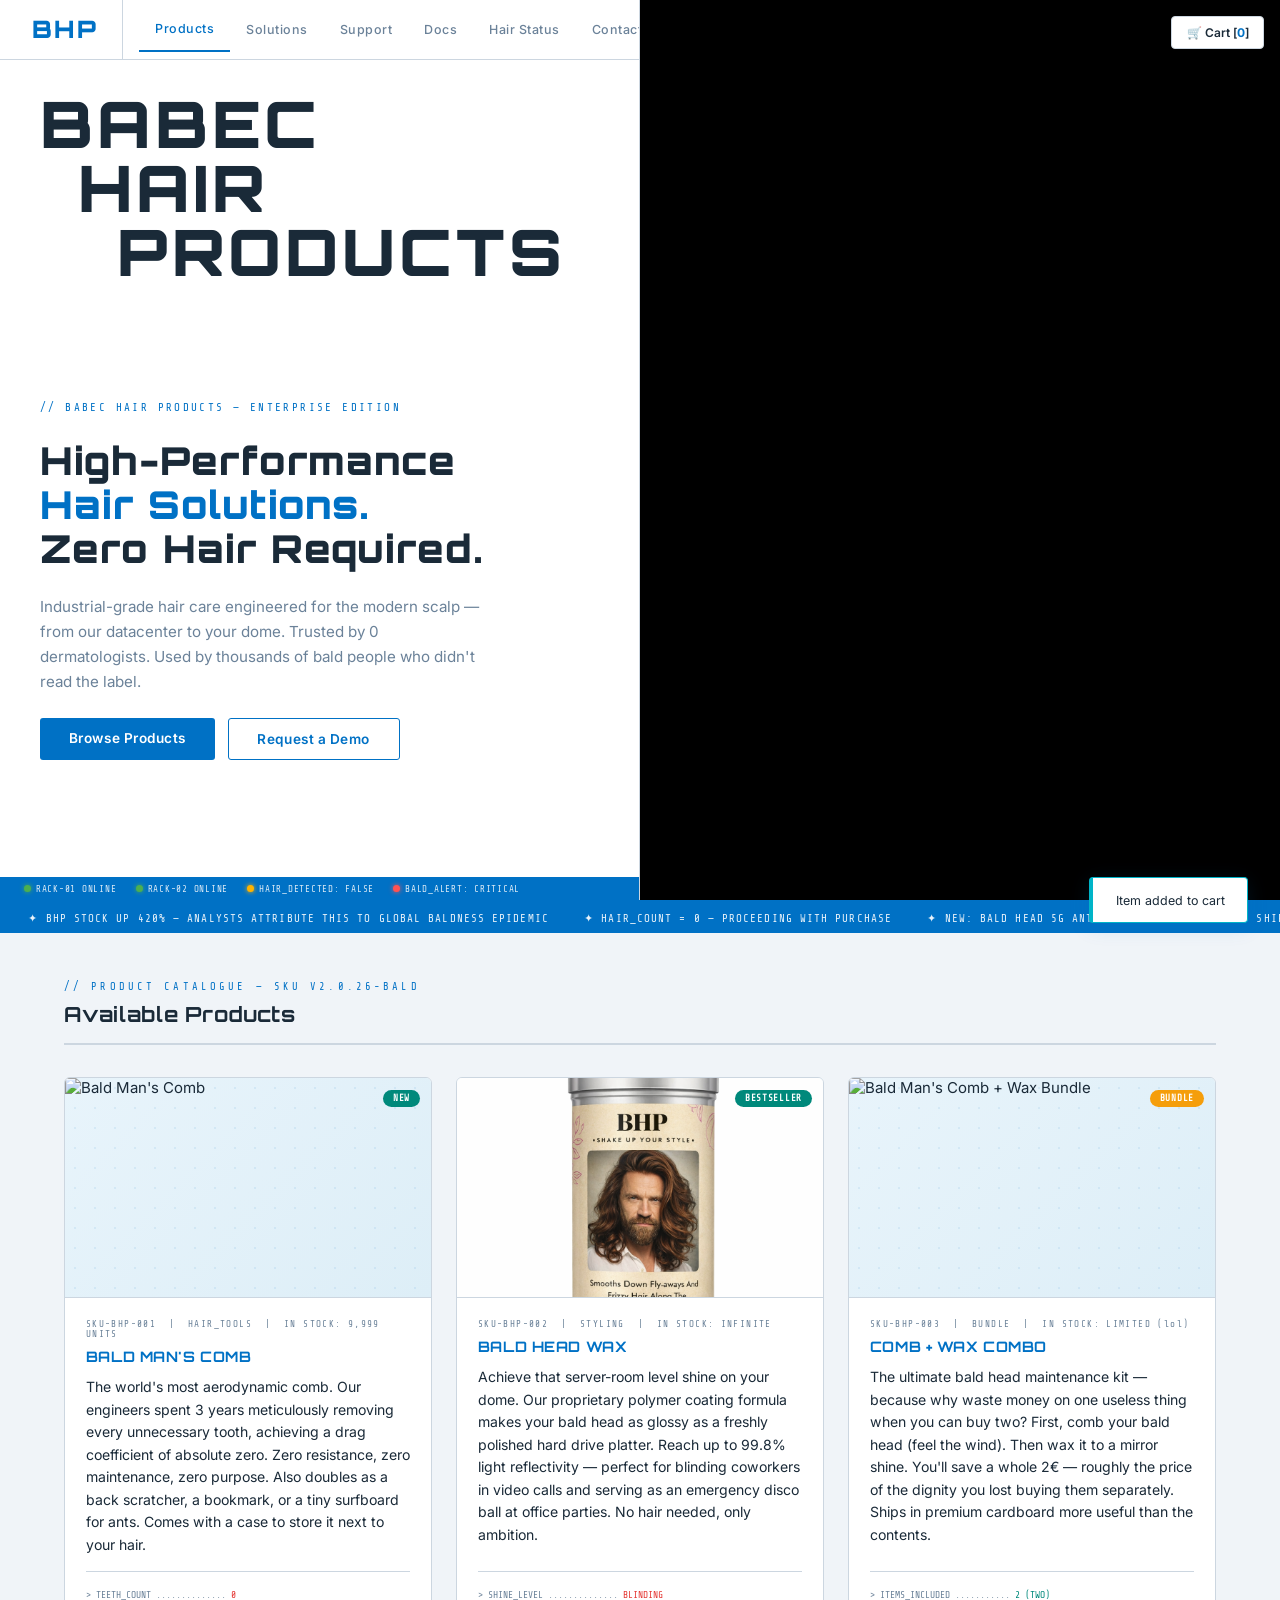
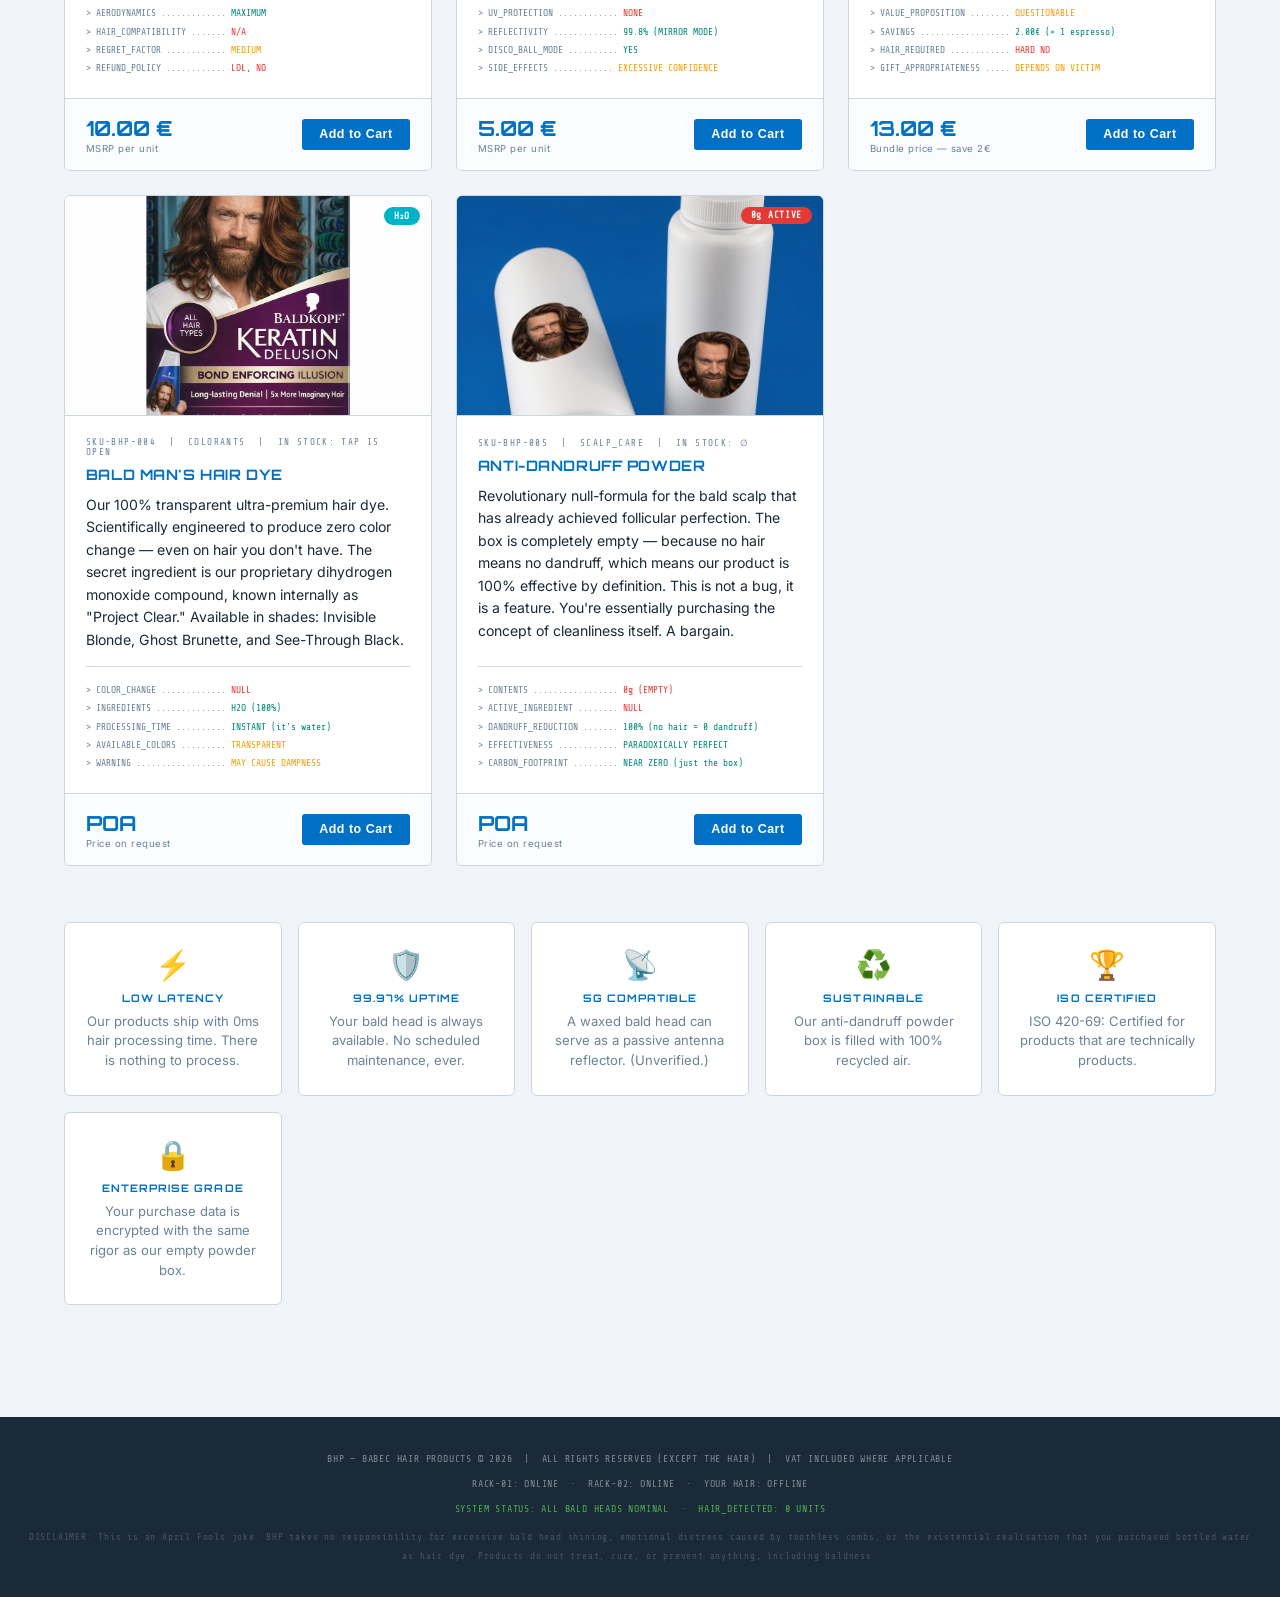
==== index.html @ 29c9c899 "Add files via upload" ====
<!DOCTYPE html>
<html lang="en">
<head>
  <meta charset="UTF-8" />
  <meta name="viewport" content="width=device-width, initial-scale=1.0" />
  <title>BHP — Babec Hair Products</title>
  <style>
    @import url('https://fonts.googleapis.com/css2?family=Share+Tech+Mono&family=Orbitron:wght@400;700;900&family=Inter:wght@300;400;500;600;700&display=swap');

    :root {
      --blue:    #0071c5;
      --blue-lt: #1a8fe3;
      --teal:    #00b4c8;
      --teal-lt: #e0f7fa;
      --rack:    #1565c0;
      --bg:      #f0f4f8;
      --bg2:     #ffffff;
      --bg3:     #e8edf2;
      --border:  #ccd6e0;
      --text:    #1a2a38;
      --dim:     #6b8299;
      --green:   #00897b;
      --amber:   #f59e0b;
      --red:     #e53935;
    }

    * { box-sizing: border-box; margin: 0; padding: 0; }

    body {
      background: var(--bg);
      color: var(--text);
      font-family: 'Inter', sans-serif;
      font-size: 15px;
      min-height: 100vh;
      overflow-x: hidden;
    }

    /* ─── HERO: two-column split ─── */
    .hero {
      display: flex;
      min-height: 100vh;
    }

    /* LEFT — all text/UI elements */
    .hero-left {
      width: 50%;
      display: flex;
      flex-direction: column;
      background: var(--bg2);
      border-right: 1px solid var(--border);
    }

    /* RIGHT — video only, at 50% page width = zoomed out 50% */
    .hero-right {
      width: 50%;
      background: #000;
      overflow: hidden;
      position: relative;
    }

    .hero-video {
      width: 100%;
      height: 100%;
      object-fit: contain;
      object-position: center center;
      display: block;
    }

    /* ─── NAV (inside hero-left) ─── */
    nav {
      display: flex;
      align-items: center;
      padding: 0 2rem;
      background: var(--bg2);
      border-bottom: 1px solid var(--border);
      gap: 0;
      overflow-x: auto;
      flex-shrink: 0;
    }

    .nav-brand {
      font-family: 'Orbitron', monospace;
      font-weight: 900;
      font-size: 1.5rem;
      color: var(--blue);
      letter-spacing: .1em;
      padding: .9rem 1.5rem .9rem 0;
      border-right: 1px solid var(--border);
      margin-right: 1rem;
      white-space: nowrap;
      flex-shrink: 0;
    }

    nav a {
      font-size: .78rem;
      font-weight: 500;
      color: var(--dim);
      text-decoration: none;
      padding: .9rem 1rem;
      letter-spacing: .04em;
      transition: color .2s;
      white-space: nowrap;
    }

    nav a:hover { color: var(--blue); }
    nav a.active { color: var(--blue); border-bottom: 2px solid var(--blue); }

    /* ─── BRAND LOCKUP ─── */
    .brand-lockup {
      padding: 2rem 2.5rem 0;
      line-height: 1;
      flex-shrink: 0;
    }

    .brand-lockup .word {
      display: block;
      font-family: 'Orbitron', monospace;
      font-weight: 900;
      font-size: clamp(2.4rem, 5vw, 4.2rem);
      color: var(--text);
      letter-spacing: .06em;
      text-transform: uppercase;
    }

    .brand-lockup .word:nth-child(1) { margin-left: 0; }
    .brand-lockup .word:nth-child(2) { margin-left: clamp(1.2rem, 3vw, 2.5rem); }
    .brand-lockup .word:nth-child(3) { margin-left: clamp(2.4rem, 6vw, 5rem); }

    /* ─── HERO INTRO (inside hero-left, grows to fill) ─── */
    .hero-intro {
      flex: 1;
      padding: 3rem 2.5rem;
      display: flex;
      flex-direction: column;
      justify-content: center;
      gap: 1.5rem;
    }

    .hero-eyebrow {
      font-family: 'Share Tech Mono', monospace;
      font-size: .68rem;
      letter-spacing: .22em;
      color: var(--blue);
      text-transform: uppercase;
    }

    .hero-title {
      font-family: 'Orbitron', monospace;
      font-size: clamp(1.6rem, 3vw, 2.6rem);
      font-weight: 900;
      color: var(--text);
      line-height: 1.15;
      letter-spacing: .03em;
    }

    .hero-title span { color: var(--blue); }

    .hero-sub {
      font-size: .95rem;
      color: var(--dim);
      line-height: 1.65;
      max-width: 440px;
    }

    .hero-cta {
      display: flex;
      gap: .8rem;
      flex-wrap: wrap;
    }

    .btn-primary {
      font-size: .85rem;
      font-weight: 600;
      padding: .75rem 1.8rem;
      background: var(--blue);
      color: #fff;
      border: none;
      border-radius: 3px;
      cursor: pointer;
      letter-spacing: .04em;
      transition: background .2s, box-shadow .2s;
      text-decoration: none;
    }

    .btn-primary:hover { background: var(--blue-lt); box-shadow: 0 4px 16px rgba(0,113,197,.35); }

    .btn-outline {
      font-size: .85rem;
      font-weight: 600;
      padding: .75rem 1.8rem;
      background: transparent;
      color: var(--blue);
      border: 1.5px solid var(--blue);
      border-radius: 3px;
      cursor: pointer;
      letter-spacing: .04em;
      transition: all .2s;
      text-decoration: none;
    }

    .btn-outline:hover { background: var(--blue); color: #fff; }

    /* ─── STATUS BAR (bottom of hero-left) ─── */
    .status-bar {
      background: var(--blue);
      display: flex;
      align-items: center;
      gap: 1.2rem;
      padding: .4rem 1.5rem;
      font-family: 'Share Tech Mono', monospace;
      font-size: .58rem;
      color: rgba(255,255,255,0.85);
      letter-spacing: .08em;
      overflow-x: auto;
      flex-shrink: 0;
      flex-wrap: wrap;
    }

    .led { display: inline-block; width: 7px; height: 7px; border-radius: 50%; margin-right: 5px; animation: blink 1.6s infinite; flex-shrink: 0; }
    .led.green  { background: #4caf50; box-shadow: 0 0 5px #4caf50; }
    .led.amber  { background: #ffb300; box-shadow: 0 0 5px #ffb300; animation-delay: .6s; }
    .led.red    { background: #ff5252; box-shadow: 0 0 5px #ff5252; animation-delay: 1s; }
    @keyframes blink { 0%,100%{opacity:1} 50%{opacity:.25} }

    .status-bar .spacer { margin-left: auto; }

    @media (max-width: 800px) {
      .hero { flex-direction: column; min-height: auto; }
      .hero-left, .hero-right { width: 100%; }
      .hero-right { min-height: 55vw; }
    }

    .btn-outline:hover { background: var(--blue); color: #fff; }

    /* ─── TICKER ─── */
    .ticker-wrap {
      position: relative;
      z-index: 10;
      background: var(--blue);
      padding: .45rem 0;
      overflow: hidden;
      white-space: nowrap;
    }

    .ticker {
      display: inline-block;
      animation: ticker 35s linear infinite;
      font-family: 'Share Tech Mono', monospace;
      font-size: .68rem;
      color: rgba(255,255,255,0.9);
      letter-spacing: .1em;
    }

    @keyframes ticker { from { transform: translateX(100vw); } to { transform: translateX(-100%); } }

    /* ─── MAIN ─── */
    main { max-width: 1200px; margin: 0 auto; padding: 3rem 1.5rem; }

    .section-label {
      font-family: 'Share Tech Mono', monospace;
      font-size: .65rem;
      letter-spacing: .3em;
      text-transform: uppercase;
      color: var(--blue);
      margin-bottom: .5rem;
    }

    .section-title {
      font-family: 'Orbitron', monospace;
      font-size: 1.3rem;
      font-weight: 700;
      color: var(--text);
      letter-spacing: .04em;
      margin-bottom: 2rem;
      padding-bottom: 1rem;
      border-bottom: 2px solid var(--border);
    }

    /* ─── PRODUCT GRID ─── */
    .products {
      display: grid;
      grid-template-columns: repeat(auto-fill, minmax(290px, 1fr));
      gap: 1.5rem;
    }

    .card {
      background: var(--bg2);
      border: 1px solid var(--border);
      border-radius: 6px;
      overflow: hidden;
      display: flex;
      flex-direction: column;
      transition: transform .2s, box-shadow .2s;
      position: relative;
    }

    .card:hover {
      transform: translateY(-4px);
      box-shadow: 0 8px 32px rgba(0,113,197,.12);
      border-color: var(--teal);
    }

    .card::before {
      content: '';
      position: absolute;
      top: 0; left: 0; right: 0;
      height: 3px;
      background: linear-gradient(90deg, var(--blue), var(--teal));
      opacity: 0;
      transition: opacity .2s;
    }

    .card:hover::before { opacity: 1; }

    .card-badge {
      position: absolute;
      top: .7rem; right: .7rem;
      font-family: 'Share Tech Mono', monospace;
      font-size: .58rem;
      letter-spacing: .08em;
      padding: .22rem .6rem;
      border-radius: 20px;
      z-index: 10;
      font-weight: bold;
    }

    .badge-new   { background: var(--green); color: #fff; }
    .badge-combo { background: var(--amber); color: #fff; }
    .badge-water { background: var(--teal);  color: #fff; }
    .badge-empty { background: var(--red);   color: #fff; }

    /* ─── PRODUCT IMAGE ─── */
    .card-img {
      width: 100%;
      height: 220px;
      background: linear-gradient(135deg, #e8f4fb 0%, #ddeef7 100%);
      display: flex;
      align-items: center;
      justify-content: center;
      border-bottom: 1px solid var(--border);
      overflow: hidden;
      position: relative;
    }

    /* subtle dot grid */
    .card-img::before {
      content: '';
      position: absolute;
      inset: 0;
      background-image: radial-gradient(circle, rgba(0,113,197,.08) 1px, transparent 1px);
      background-size: 20px 20px;
    }

    .card-img svg { position: relative; z-index: 1; }

    .card-img img {
      position: relative;
      z-index: 1;
      width: 100%;
      height: 100%;
      object-fit: cover;
      object-position: center;
      display: block;
    }

    /* ─── CARD BODY ─── */
    .card-body { padding: 1.3rem; flex: 1; display: flex; flex-direction: column; }

    .card-sku {
      font-family: 'Share Tech Mono', monospace;
      font-size: .58rem;
      color: var(--dim);
      letter-spacing: .15em;
      margin-bottom: .5rem;
    }

    .card-title {
      font-family: 'Orbitron', monospace;
      font-size: .9rem;
      font-weight: 700;
      color: var(--blue);
      letter-spacing: .04em;
      margin-bottom: .7rem;
    }

    .card-desc {
      font-size: .88rem;
      color: var(--text);
      line-height: 1.6;
      flex: 1;
    }

    .card-spec {
      font-family: 'Share Tech Mono', monospace;
      font-size: .6rem;
      color: var(--dim);
      margin-top: .9rem;
      padding-top: .9rem;
      border-top: 1px solid var(--border);
      line-height: 1.9;
    }

    .card-spec .val-ok  { color: var(--green); }
    .card-spec .val-warn{ color: var(--amber); }
    .card-spec .val-err { color: var(--red);   }

    /* ─── CARD FOOTER ─── */
    .card-footer {
      padding: 1rem 1.3rem;
      border-top: 1px solid var(--border);
      display: flex;
      align-items: center;
      justify-content: space-between;
      background: #fafcff;
    }

    .price {
      font-family: 'Orbitron', monospace;
      font-size: 1.3rem;
      font-weight: 700;
      color: var(--blue);
    }

    .price span {
      font-size: .6rem;
      color: var(--dim);
      display: block;
      font-family: 'Inter', sans-serif;
      font-weight: 400;
      letter-spacing: .05em;
      margin-top: .1rem;
    }

    .btn-deploy {
      font-size: .78rem;
      font-weight: 600;
      padding: .55rem 1.1rem;
      background: var(--blue);
      color: #fff;
      border: none;
      border-radius: 3px;
      cursor: pointer;
      letter-spacing: .04em;
      transition: background .2s;
    }

    .btn-deploy:hover { background: var(--blue-lt); }

    /* ─── TOAST ─── */
    #toast {
      position: fixed;
      bottom: 2rem; right: 2rem;
      background: var(--bg2);
      border: 1px solid var(--teal);
      border-left: 4px solid var(--teal);
      padding: .9rem 1.4rem;
      font-size: .78rem;
      color: var(--text);
      border-radius: 4px;
      transform: translateY(120%);
      transition: transform .3s;
      z-index: 999;
      box-shadow: 0 4px 20px rgba(0,113,197,.15);
    }

    #toast.show { transform: translateY(0); }

    /* ─── ABOUT STRIP ─── */
    .about-strip {
      margin-top: 3.5rem;
      display: grid;
      grid-template-columns: repeat(auto-fit, minmax(180px, 1fr));
      gap: 1rem;
    }

    .about-cell {
      background: var(--bg2);
      border: 1px solid var(--border);
      border-radius: 6px;
      padding: 1.5rem 1.2rem;
      text-align: center;
      transition: box-shadow .2s;
    }

    .about-cell:hover { box-shadow: 0 4px 16px rgba(0,113,197,.1); }

    .about-cell .icon { font-size: 1.8rem; margin-bottom: .6rem; }
    .about-cell h4 {
      font-family: 'Orbitron', monospace;
      font-size: .65rem;
      color: var(--blue);
      letter-spacing: .1em;
      margin-bottom: .4rem;
    }
    .about-cell p { font-size: .82rem; color: var(--dim); line-height: 1.5; }

    /* ─── FOOTER ─── */
    footer {
      margin-top: 4rem;
      background: var(--text);
      padding: 2rem 1.5rem;
      text-align: center;
      font-family: 'Share Tech Mono', monospace;
      font-size: .62rem;
      color: rgba(255,255,255,0.45);
      letter-spacing: .08em;
      line-height: 2;
    }

    footer .uptime { color: #4caf50; }

    /* ─── CART BUTTON ─── */
    .cart-btn {
      position: fixed;
      top: 1rem; right: 1rem;
      background: var(--bg2);
      border: 1px solid var(--border);
      border-radius: 4px;
      padding: .5rem .9rem;
      font-size: .75rem;
      font-weight: 600;
      color: var(--text);
      cursor: pointer;
      z-index: 900;
      box-shadow: 0 2px 8px rgba(0,0,0,.1);
      transition: border-color .2s;
    }

    .cart-btn:hover { border-color: var(--blue); color: var(--blue); }
    .cart-count { color: var(--blue); font-weight: 700; }

    @media (max-width: 600px) {
      .products { grid-template-columns: 1fr; }
    }
  </style>
</head>
<body>

<!-- CART BUTTON -->
<div class="cart-btn" onclick="openCart()">
  🛒 Cart [<span class="cart-count" id="cartCount">0</span>]
</div>

<!-- ─── HERO: left text | right video ─── -->
<div class="hero">

  <!-- LEFT: nav + intro + status bar -->
  <div class="hero-left">
    <nav>
      <div class="nav-brand">BHP</div>
      <a href="#" class="active">Products</a>
      <a href="#">Solutions</a>
      <a href="#">Support</a>
      <a href="#">Docs</a>
      <a href="#">Hair Status</a>
      <a href="#">Contact</a>
    </nav>

    <div class="brand-lockup">
      <span class="word">BABEC</span>
      <span class="word">HAIR</span>
      <span class="word">PRODUCTS</span>
    </div>

    <div class="hero-intro">
      <div class="hero-eyebrow">// BABEC HAIR PRODUCTS — ENTERPRISE EDITION</div>
      <div class="hero-title">
        High-Performance<br><span>Hair Solutions.</span><br>Zero Hair Required.
      </div>
      <div class="hero-sub">
        Industrial-grade hair care engineered for the modern scalp — from our datacenter to your dome.
        Trusted by 0 dermatologists. Used by thousands of bald people who didn't read the label.
      </div>
      <div class="hero-cta">
        <a href="#products" class="btn-primary">Browse Products</a>
        <a href="#" class="btn-outline">Request a Demo</a>
      </div>
    </div>

    <div class="status-bar">
      <span><span class="led green"></span>RACK-01 ONLINE</span>
      <span><span class="led green"></span>RACK-02 ONLINE</span>
      <span><span class="led amber"></span>HAIR_DETECTED: FALSE</span>
      <span><span class="led red"></span>BALD_ALERT: CRITICAL</span>
    </div>
  </div>

  <!-- RIGHT: video at 50% page width — full frame visible -->
  <div class="hero-right">
    <video class="hero-video" src="Hair_Product_Model_In_a_dramatic_style_a_man_with_long_wavy_brown_2LrS05K6.mp4" autoplay muted loop playsinline></video>
  </div>

</div>

<!-- ─── TICKER (full width, below hero) ─── -->
<div class="ticker-wrap">
  <div class="ticker">
    &nbsp;&nbsp;&nbsp;
    ✦ BHP STOCK UP 420% — ANALYSTS ATTRIBUTE THIS TO GLOBAL BALDNESS EPIDEMIC &nbsp;&nbsp;&nbsp;
    ✦ HAIR_COUNT = 0 — PROCEEDING WITH PURCHASE &nbsp;&nbsp;&nbsp;
    ✦ NEW: BALD HEAD 5G ANTENNA REFLECTOR WAX NOW SHIPPING &nbsp;&nbsp;&nbsp;
    ✦ APRIL 1ST SPECIAL: EVERYTHING IS EQUALLY USELESS ALL YEAR ROUND &nbsp;&nbsp;&nbsp;
    ✦ SCIENTISTS CONFIRM: BALD HEADS ARE 12% MORE AERODYNAMIC &nbsp;&nbsp;&nbsp;
    ✦ BHP WINS "MOST INNOVATIVE EMPTY BOX" AWARD FOR 3RD CONSECUTIVE YEAR &nbsp;&nbsp;&nbsp;
    ✦ WARNING: USING OUR HAIR DYE MAY RESULT IN A SLIGHTLY WET BALD HEAD &nbsp;&nbsp;&nbsp;
  </div>
</div>

<!-- ─── MAIN ─── -->
<main id="products">
  <div class="section-label">// PRODUCT CATALOGUE — SKU v2.0.26-BALD</div>
  <div class="section-title">Available Products</div>

  <div class="products">

    <!-- ─── PRODUCT 1: BALD MAN'S COMB ─── -->
    <div class="card">
      <span class="card-badge badge-new">NEW</span>
      <div class="card-img">
        <img src="comb.jpg" alt="Bald Man's Comb" />
      </div>
      <div class="card-body">
        <div class="card-sku">SKU-BHP-001 &nbsp;|&nbsp; HAIR_TOOLS &nbsp;|&nbsp; IN STOCK: 9,999 UNITS</div>
        <div class="card-title">BALD MAN'S COMB</div>
        <div class="card-desc">
          The world's most aerodynamic comb. Our engineers spent 3 years meticulously removing
          every unnecessary tooth, achieving a drag coefficient of absolute zero. Zero resistance,
          zero maintenance, zero purpose. Also doubles as a back scratcher, a bookmark, or a
          tiny surfboard for ants. Comes with a case to store it next to your hair.
        </div>
        <div class="card-spec">
          > TEETH_COUNT .............. <span class="val-err">0</span><br>
          > AERODYNAMICS ............. <span class="val-ok">MAXIMUM</span><br>
          > HAIR_COMPATIBILITY ....... <span class="val-err">N/A</span><br>
          > REGRET_FACTOR ............ <span class="val-warn">MEDIUM</span><br>
          > REFUND_POLICY ............ <span class="val-err">LOL, NO</span>
        </div>
      </div>
      <div class="card-footer">
        <div class="price">10.00 €<span>MSRP per unit</span></div>
        <button class="btn-deploy" onclick="addToCart('Bald Man\'s Comb')">Add to Cart</button>
      </div>
    </div>

    <!-- ─── PRODUCT 2: BALD HEAD WAX ─── -->
    <div class="card">
      <span class="card-badge badge-new">BESTSELLER</span>
      <div class="card-img">
        <img src="wax.png" alt="Bald Head Wax" />
      </div>
      <div class="card-body">
        <div class="card-sku">SKU-BHP-002 &nbsp;|&nbsp; STYLING &nbsp;|&nbsp; IN STOCK: INFINITE</div>
        <div class="card-title">BALD HEAD WAX</div>
        <div class="card-desc">
          Achieve that server-room level shine on your dome. Our proprietary polymer coating formula
          makes your bald head as glossy as a freshly polished hard drive platter.
          Reach up to 99.8% light reflectivity — perfect for blinding coworkers in video calls
          and serving as an emergency disco ball at office parties. No hair needed, only ambition.
        </div>
        <div class="card-spec">
          > SHINE_LEVEL .............. <span class="val-err">BLINDING</span><br>
          > UV_PROTECTION ............ <span class="val-err">NONE</span><br>
          > REFLECTIVITY ............. <span class="val-ok">99.8% (MIRROR MODE)</span><br>
          > DISCO_BALL_MODE .......... <span class="val-ok">YES</span><br>
          > SIDE_EFFECTS ............ <span class="val-warn">EXCESSIVE CONFIDENCE</span>
        </div>
      </div>
      <div class="card-footer">
        <div class="price">5.00 €<span>MSRP per unit</span></div>
        <button class="btn-deploy" onclick="addToCart('Bald Head Wax')">Add to Cart</button>
      </div>
    </div>

    <!-- ─── PRODUCT 3: COMBO ─── -->
    <div class="card">
      <span class="card-badge badge-combo">BUNDLE</span>
      <div class="card-img">
        <img src="bundle.png" alt="Bald Man's Comb + Wax Bundle" />
      </div>
      <div class="card-body">
        <div class="card-sku">SKU-BHP-003 &nbsp;|&nbsp; BUNDLE &nbsp;|&nbsp; IN STOCK: LIMITED (lol)</div>
        <div class="card-title">COMB + WAX COMBO</div>
        <div class="card-desc">
          The ultimate bald head maintenance kit — because why waste money on one useless thing
          when you can buy two? First, comb your bald head (feel the wind). Then wax it to a
          mirror shine. You'll save a whole 2€ — roughly the price of the dignity you lost
          buying them separately. Ships in premium cardboard more useful than the contents.
        </div>
        <div class="card-spec">
          > ITEMS_INCLUDED ........... <span class="val-ok">2 (TWO)</span><br>
          > VALUE_PROPOSITION ........ <span class="val-warn">QUESTIONABLE</span><br>
          > SAVINGS .................. <span class="val-ok">2.00€ (≈ 1 espresso)</span><br>
          > HAIR_REQUIRED ............ <span class="val-err">HARD NO</span><br>
          > GIFT_APPROPRIATENESS ..... <span class="val-warn">DEPENDS ON VICTIM</span>
        </div>
      </div>
      <div class="card-footer">
        <div class="price">13.00 €<span>Bundle price — save 2€</span></div>
        <button class="btn-deploy" onclick="addToCart('Comb + Wax Combo')">Add to Cart</button>
      </div>
    </div>

    <!-- ─── PRODUCT 4: HAIR DYE (water) ─── -->
    <div class="card">
      <span class="card-badge badge-water">H₂O</span>
      <div class="card-img">
        <img src="hair dye.png" alt="Bald Man's Hair Dye" />
      </div>
      <div class="card-body">
        <div class="card-sku">SKU-BHP-004 &nbsp;|&nbsp; COLORANTS &nbsp;|&nbsp; IN STOCK: TAP IS OPEN</div>
        <div class="card-title">BALD MAN'S HAIR DYE</div>
        <div class="card-desc">
          Our 100% transparent ultra-premium hair dye. Scientifically engineered to produce
          zero color change — even on hair you don't have. The secret ingredient is our
          proprietary dihydrogen monoxide compound, known internally as "Project Clear."
          Available in shades: Invisible Blonde, Ghost Brunette, and See-Through Black.
        </div>
        <div class="card-spec">
          > COLOR_CHANGE ............. <span class="val-err">NULL</span><br>
          > INGREDIENTS .............. <span class="val-ok">H2O (100%)</span><br>
          > PROCESSING_TIME .......... <span class="val-ok">INSTANT (it's water)</span><br>
          > AVAILABLE_COLORS ......... <span class="val-warn">TRANSPARENT</span><br>
          > WARNING .................. <span class="val-warn">MAY CAUSE DAMPNESS</span>
        </div>
      </div>
      <div class="card-footer">
        <div class="price">POA<span>Price on request</span></div>
        <button class="btn-deploy" onclick="addToCart('Bald Man\'s Hair Dye')">Add to Cart</button>
      </div>
    </div>

    <!-- ─── PRODUCT 5: ANTI-DANDRUFF POWDER ─── -->
    <div class="card">
      <span class="card-badge badge-empty">0g ACTIVE</span>
      <div class="card-img">
        <img src="powder.png" alt="Anti-Dandruff Powder" />
      </div>
      <div class="card-body">
        <div class="card-sku">SKU-BHP-005 &nbsp;|&nbsp; SCALP_CARE &nbsp;|&nbsp; IN STOCK: ∅</div>
        <div class="card-title">ANTI-DANDRUFF POWDER</div>
        <div class="card-desc">
          Revolutionary null-formula for the bald scalp that has already achieved follicular
          perfection. The box is completely empty — because no hair means no dandruff, which means
          our product is 100% effective by definition. This is not a bug, it is a feature.
          You're essentially purchasing the concept of cleanliness itself. A bargain.
        </div>
        <div class="card-spec">
          > CONTENTS ................. <span class="val-err">0g (EMPTY)</span><br>
          > ACTIVE_INGREDIENT ........ <span class="val-err">NULL</span><br>
          > DANDRUFF_REDUCTION ....... <span class="val-ok">100% (no hair = 0 dandruff)</span><br>
          > EFFECTIVENESS ............ <span class="val-ok">PARADOXICALLY PERFECT</span><br>
          > CARBON_FOOTPRINT ......... <span class="val-ok">NEAR ZERO (just the box)</span>
        </div>
      </div>
      <div class="card-footer">
        <div class="price">POA<span>Price on request</span></div>
        <button class="btn-deploy" onclick="addToCart('Anti-Dandruff Powder')">Add to Cart</button>
      </div>
    </div>

  </div><!-- /products -->

  <!-- ─── ABOUT STRIP ─── -->
  <div class="about-strip">
    <div class="about-cell">
      <div class="icon">⚡</div>
      <h4>LOW LATENCY</h4>
      <p>Our products ship with 0ms hair processing time. There is nothing to process.</p>
    </div>
    <div class="about-cell">
      <div class="icon">🛡️</div>
      <h4>99.97% UPTIME</h4>
      <p>Your bald head is always available. No scheduled maintenance, ever.</p>
    </div>
    <div class="about-cell">
      <div class="icon">📡</div>
      <h4>5G COMPATIBLE</h4>
      <p>A waxed bald head can serve as a passive antenna reflector. (Unverified.)</p>
    </div>
    <div class="about-cell">
      <div class="icon">♻️</div>
      <h4>SUSTAINABLE</h4>
      <p>Our anti-dandruff powder box is filled with 100% recycled air.</p>
    </div>
    <div class="about-cell">
      <div class="icon">🏆</div>
      <h4>ISO CERTIFIED</h4>
      <p>ISO 420-69: Certified for products that are technically products.</p>
    </div>
    <div class="about-cell">
      <div class="icon">🔒</div>
      <h4>ENTERPRISE GRADE</h4>
      <p>Your purchase data is encrypted with the same rigor as our empty powder box.</p>
    </div>
  </div>

</main>

<!-- ─── FOOTER ─── -->
<footer>
  <div>BHP — BABEC HAIR PRODUCTS &copy; 2026 &nbsp;|&nbsp; ALL RIGHTS RESERVED (EXCEPT THE HAIR) &nbsp;|&nbsp; VAT INCLUDED WHERE APPLICABLE</div>
  <div style="margin-top:.3rem;">RACK-01: ONLINE &nbsp;·&nbsp; RACK-02: ONLINE &nbsp;·&nbsp; YOUR HAIR: OFFLINE</div>
  <div class="uptime" style="margin-top:.3rem;">
    SYSTEM STATUS: ALL BALD HEADS NOMINAL &nbsp;·&nbsp; HAIR_DETECTED: 0 UNITS
  </div>
  <div style="margin-top:.6rem; color: rgba(255,255,255,0.2); font-size: .58rem;">
    DISCLAIMER: This is an April Fools joke. BHP takes no responsibility for excessive bald head shining, emotional distress caused by toothless combs,
    or the existential realisation that you purchased bottled water as hair dye.
    Products do not treat, cure, or prevent anything, including baldness.
  </div>
</footer>

<!-- TOAST -->
<div id="toast">Item added to cart</div>

<script>
  let cart = 0;

  function addToCart(name) {
    cart++;
    document.getElementById('cartCount').textContent = cart;
    const t = document.getElementById('toast');
    t.textContent = `✓ "${name}" added to cart [${cart} item${cart > 1 ? 's' : ''}]`;
    t.classList.add('show');
    clearTimeout(window._toastTimer);
    window._toastTimer = setTimeout(() => t.classList.remove('show'), 2800);
  }

  function openCart() {
    if (cart === 0) {
      alert('[BHP CART]\n\nYour cart is empty.\n\nMuch like your scalp.');
    } else {
      alert(`[BHP CART]\n\n${cart} item${cart > 1 ? 's' : ''} in cart.\n\nAll of them equally useless. We respect that.\n\n(Checkout is a work in progress — like your hair growth.)`);
    }
  }

  // Smooth scroll for anchor link
  document.querySelector('a[href="#products"]').addEventListener('click', e => {
    e.preventDefault();
    document.getElementById('products').scrollIntoView({ behavior: 'smooth' });
  });

  // Live uptime counter in title
  const start = Date.now();
  setInterval(() => {
    const s = Math.floor((Date.now() - start) / 1000);
    const m = Math.floor(s / 60);
    const h = Math.floor(m / 60);
    document.title = `BHP — ${String(h).padStart(2,'0')}:${String(m % 60).padStart(2,'0')}:${String(s % 60).padStart(2,'0')} uptime`;
  }, 1000);
</script>
</body>
</html>
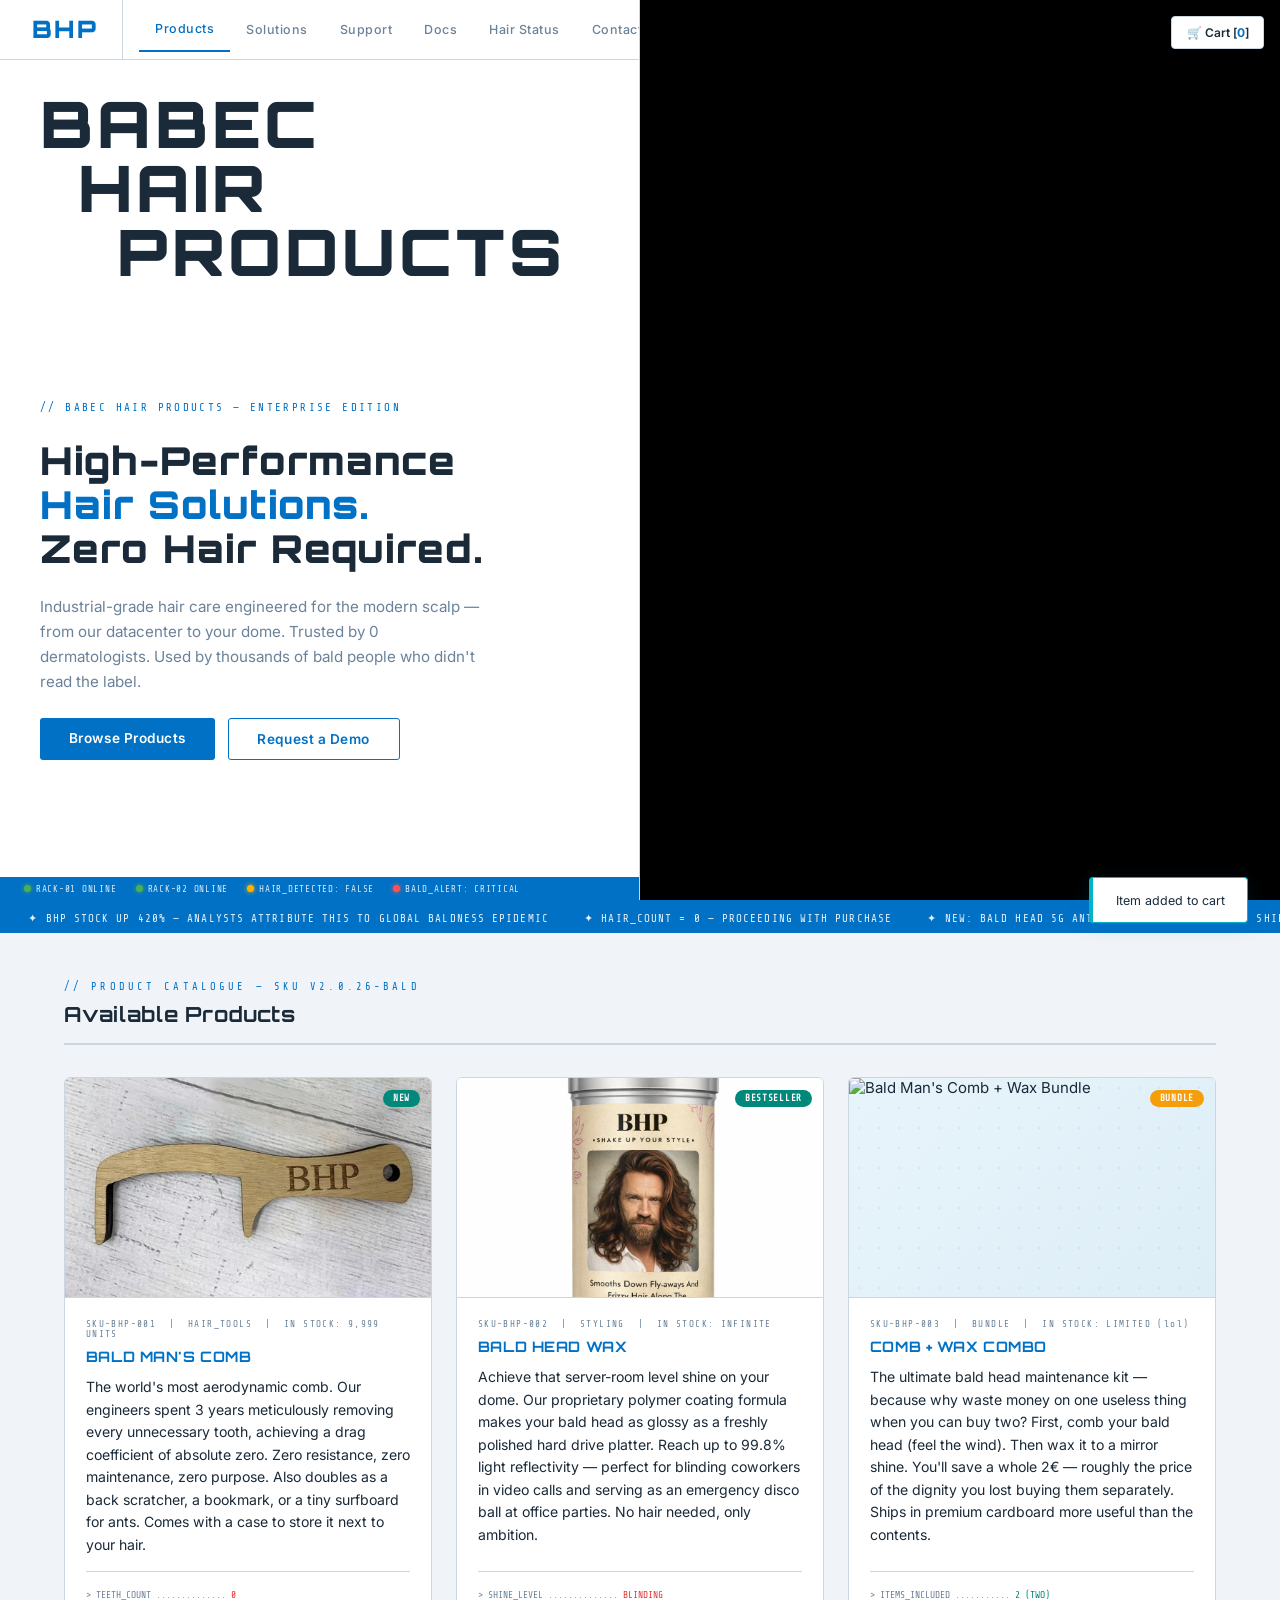
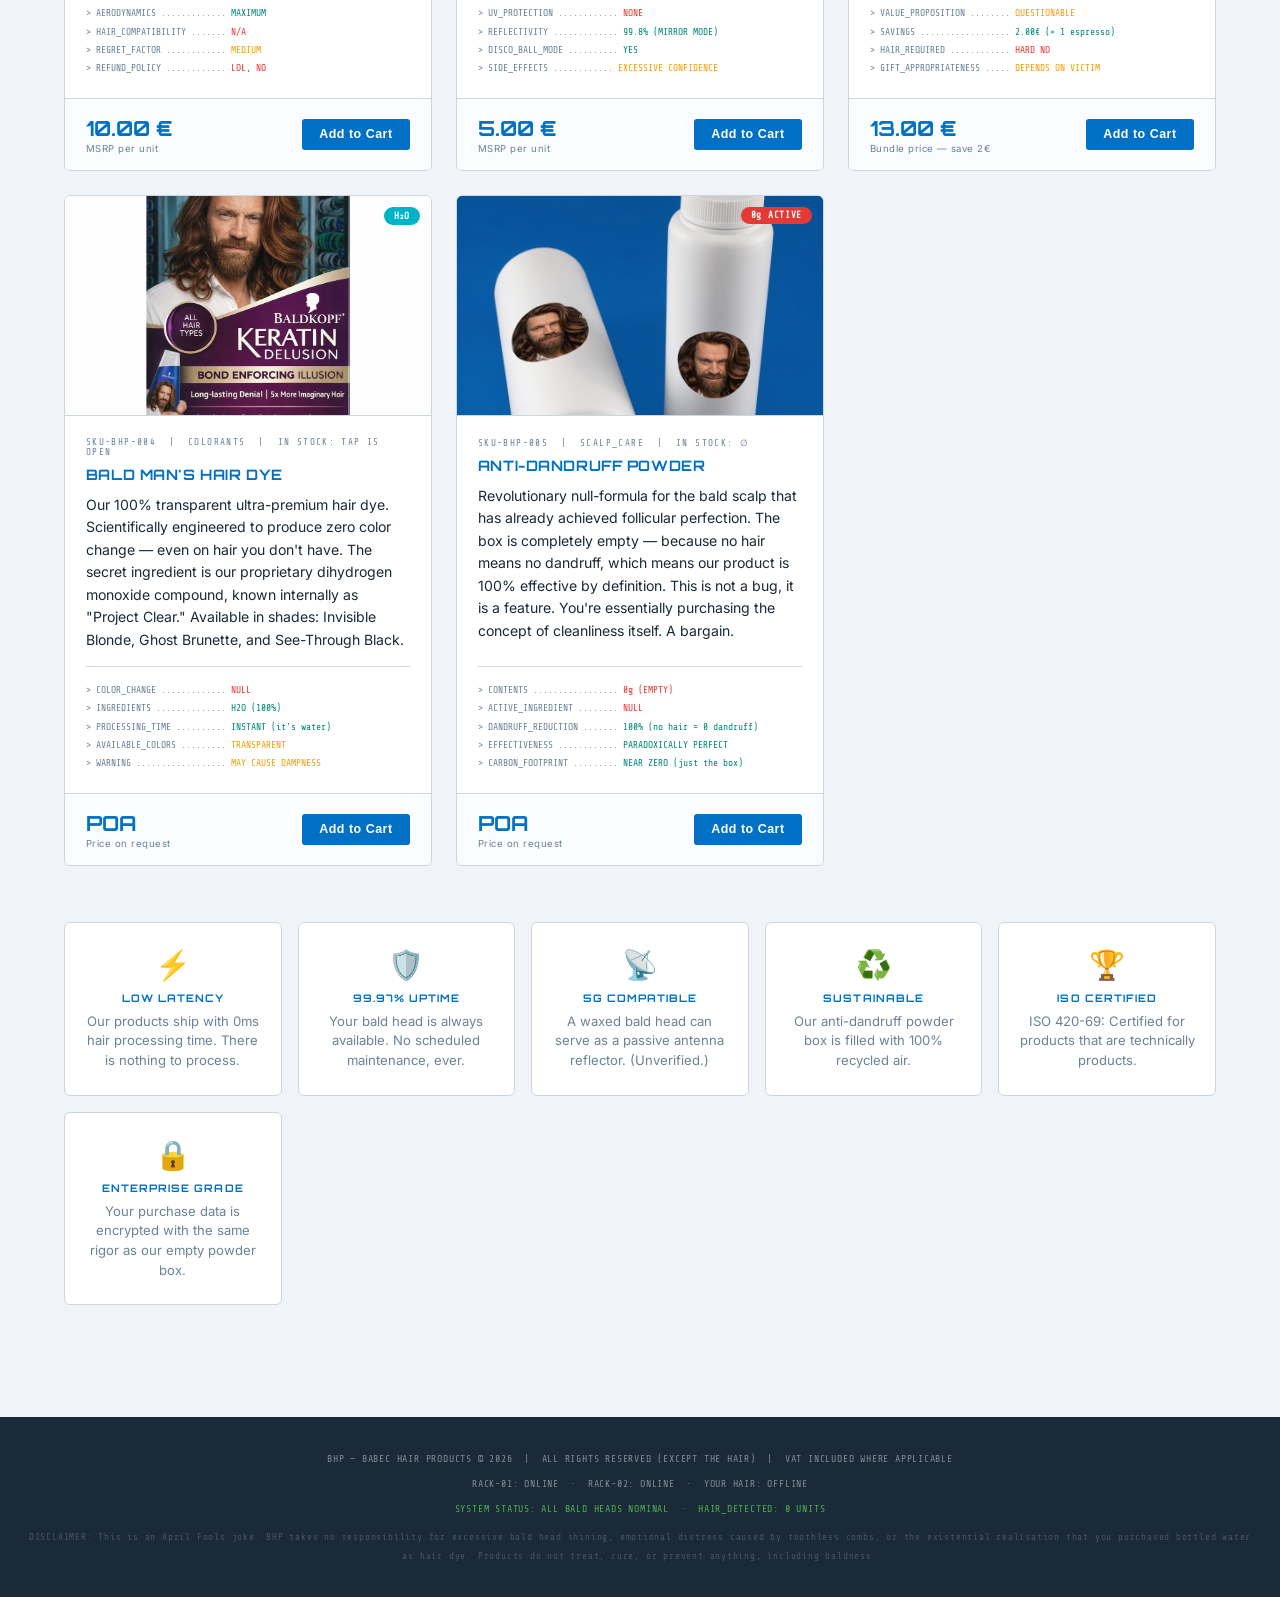
==== commit e122995e: "Add files via upload" ====
--- a/index.html
+++ b/index.html
@@ -54,16 +54,17 @@
     .hero-right {
       width: 50%;
       background: #000;
+      display: flex;
+      align-items: center;
+      justify-content: center;
       overflow: hidden;
-      position: relative;
     }
 
     .hero-video {
       width: 100%;
-      height: 100%;
-      object-fit: contain;
-      object-position: center center;
+      height: auto;       /* let the video keep its natural aspect ratio */
       display: block;
+      max-height: 100vh;  /* never taller than the viewport */
     }
 
     /* ─── NAV (inside hero-left) ─── */
